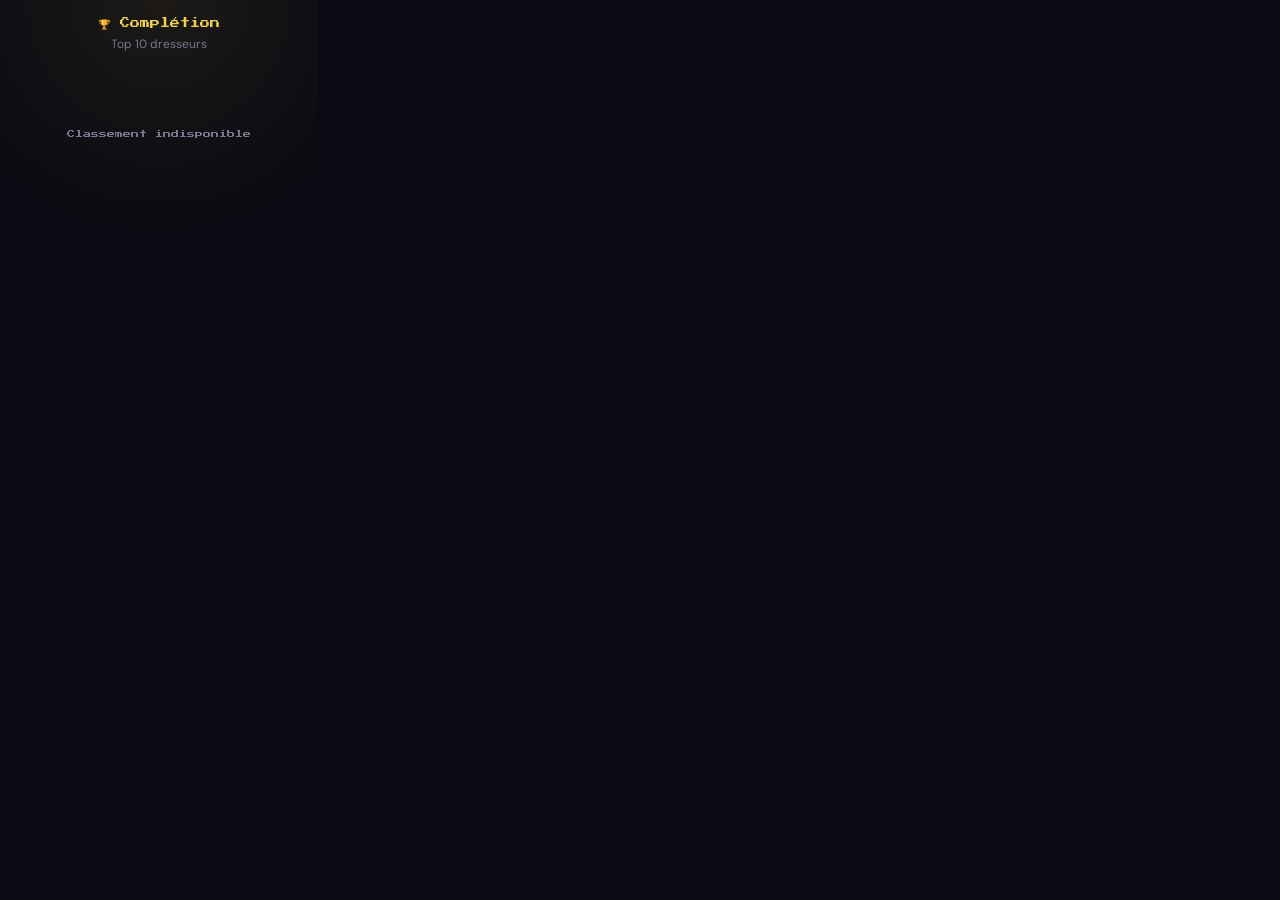
==== Pokedex/Panel/index.html @ ee43db22 "Rename panel.html to index.html" ====
<!DOCTYPE html>
<html lang="fr">
<head>
  <meta charset="UTF-8">
  <meta name="viewport" content="width=device-width, initial-scale=1.0">
  <title>PokéTwitch — Classement</title>
  <link href="https://fonts.googleapis.com/css2?family=Press+Start+2P&family=DM+Sans:wght@400;500;700&display=swap" rel="stylesheet">
  <link rel="stylesheet" href="panel.css">
</head>
<body>
  <main class="panel">
    <header class="panel-header">
      <div class="title">🏆 Complétion</div>
      <div class="subtitle">Top 10 dresseurs</div>
    </header>

    <section id="ranking" class="ranking">
      <div class="loading">Chargement...</div>
    </section>
  </main>

  <script src="https://extension-files.twitch.tv/helper/v1/twitch-ext.min.js"></script>
  <script src="panel.js"></script>
</body>
</html>
---- Pokedex/Panel/panel.css ----
:root {
  --bg: #0a0a12;
  --bg2: #111120;
  --bg3: #1a1a2e;
  --border: rgba(240,208,80,0.16);
  --gold: #f0d050;
  --text: #e8e8f0;
  --muted: #777790;
}

* {
  box-sizing: border-box;
  margin: 0;
  padding: 0;
}

body {
  width: 318px;
  min-height: 496px;
  background: var(--bg);
  color: var(--text);
  font-family: 'DM Sans', sans-serif;
  overflow: hidden;
}

.panel {
  width: 318px;
  min-height: 496px;
  padding: 14px;
  background:
    radial-gradient(circle at top, rgba(240,208,80,0.08), transparent 45%),
    var(--bg);
}

.panel-header {
  text-align: center;
  margin-bottom: 14px;
}

.title {
  font-family: 'Press Start 2P', monospace;
  color: var(--gold);
  font-size: 10px;
  line-height: 1.8;
}

.subtitle {
  color: var(--muted);
  font-size: 12px;
  margin-top: 4px;
}

.ranking {
  display: flex;
  flex-direction: column;
  gap: 8px;
}

.mini-podium {
  display: grid;
  grid-template-columns: 1fr 1.15fr 1fr;
  align-items: end;
  gap: 6px;
  margin-bottom: 10px;
}

.podium-user {
  background: rgba(255,255,255,0.035);
  border: 1px solid var(--border);
  border-radius: 12px;
  padding: 8px 5px;
  text-align: center;
  min-width: 0;
}

.podium-1 {
  min-height: 142px;
  border-color: rgba(240,208,80,0.55);
  background: rgba(240,208,80,0.08);
}

.podium-2,
.podium-3 {
  min-height: 124px;
}

.podium-medal {
  font-size: 18px;
  margin-bottom: 5px;
}

.podium-avatar {
  width: 42px;
  height: 42px;
  border-radius: 50%;
  object-fit: cover;
  border: 2px solid var(--gold);
  background: var(--bg3);
}

.podium-1 .podium-avatar {
  width: 50px;
  height: 50px;
}

.podium-name {
  margin-top: 5px;
  font-size: 10px;
  font-weight: 800;
  white-space: nowrap;
  overflow: hidden;
  text-overflow: ellipsis;
}

.podium-score {
  margin-top: 4px;
  font-family: 'Press Start 2P', monospace;
  font-size: 7px;
  color: var(--gold);
}

.podium-percent {
  margin-top: 3px;
  font-size: 10px;
  color: var(--muted);
}

.ranking-rest {
  display: flex;
  flex-direction: column;
  gap: 6px;
}

.rank-row {
  display: flex;
  align-items: center;
  gap: 7px;
  background: rgba(255,255,255,0.035);
  border: 1px solid var(--border);
  border-radius: 9px;
  padding: 6px 7px;
  min-height: 34px;
}

.rank-pos {
  width: 24px;
  flex-shrink: 0;
  font-family: 'Press Start 2P', monospace;
  font-size: 7px;
  color: var(--gold);
  text-align: center;
}

.rank-avatar {
  width: 24px;
  height: 24px;
  border-radius: 50%;
  object-fit: cover;
  flex-shrink: 0;
  border: 1px solid var(--border);
  background: var(--bg3);
}

.avatar-fallback {
  display: inline-flex;
  align-items: center;
  justify-content: center;
  color: var(--gold);
  font-weight: 800;
}

.rank-info {
  min-width: 0;
  flex: 1;
}

.rank-name {
  font-size: 11px;
  font-weight: 700;
  color: var(--text);
  white-space: nowrap;
  overflow: hidden;
  text-overflow: ellipsis;
}

.rank-percent {
  font-size: 9px;
  color: var(--muted);
}

.rank-score {
  flex-shrink: 0;
  font-family: 'Press Start 2P', monospace;
  font-size: 6px;
  color: var(--gold);
}

.loading,
.empty,
.error {
  text-align: center;
  color: var(--muted);
  font-family: 'Press Start 2P', monospace;
  font-size: 8px;
  line-height: 2;
  padding: 60px 12px;
}
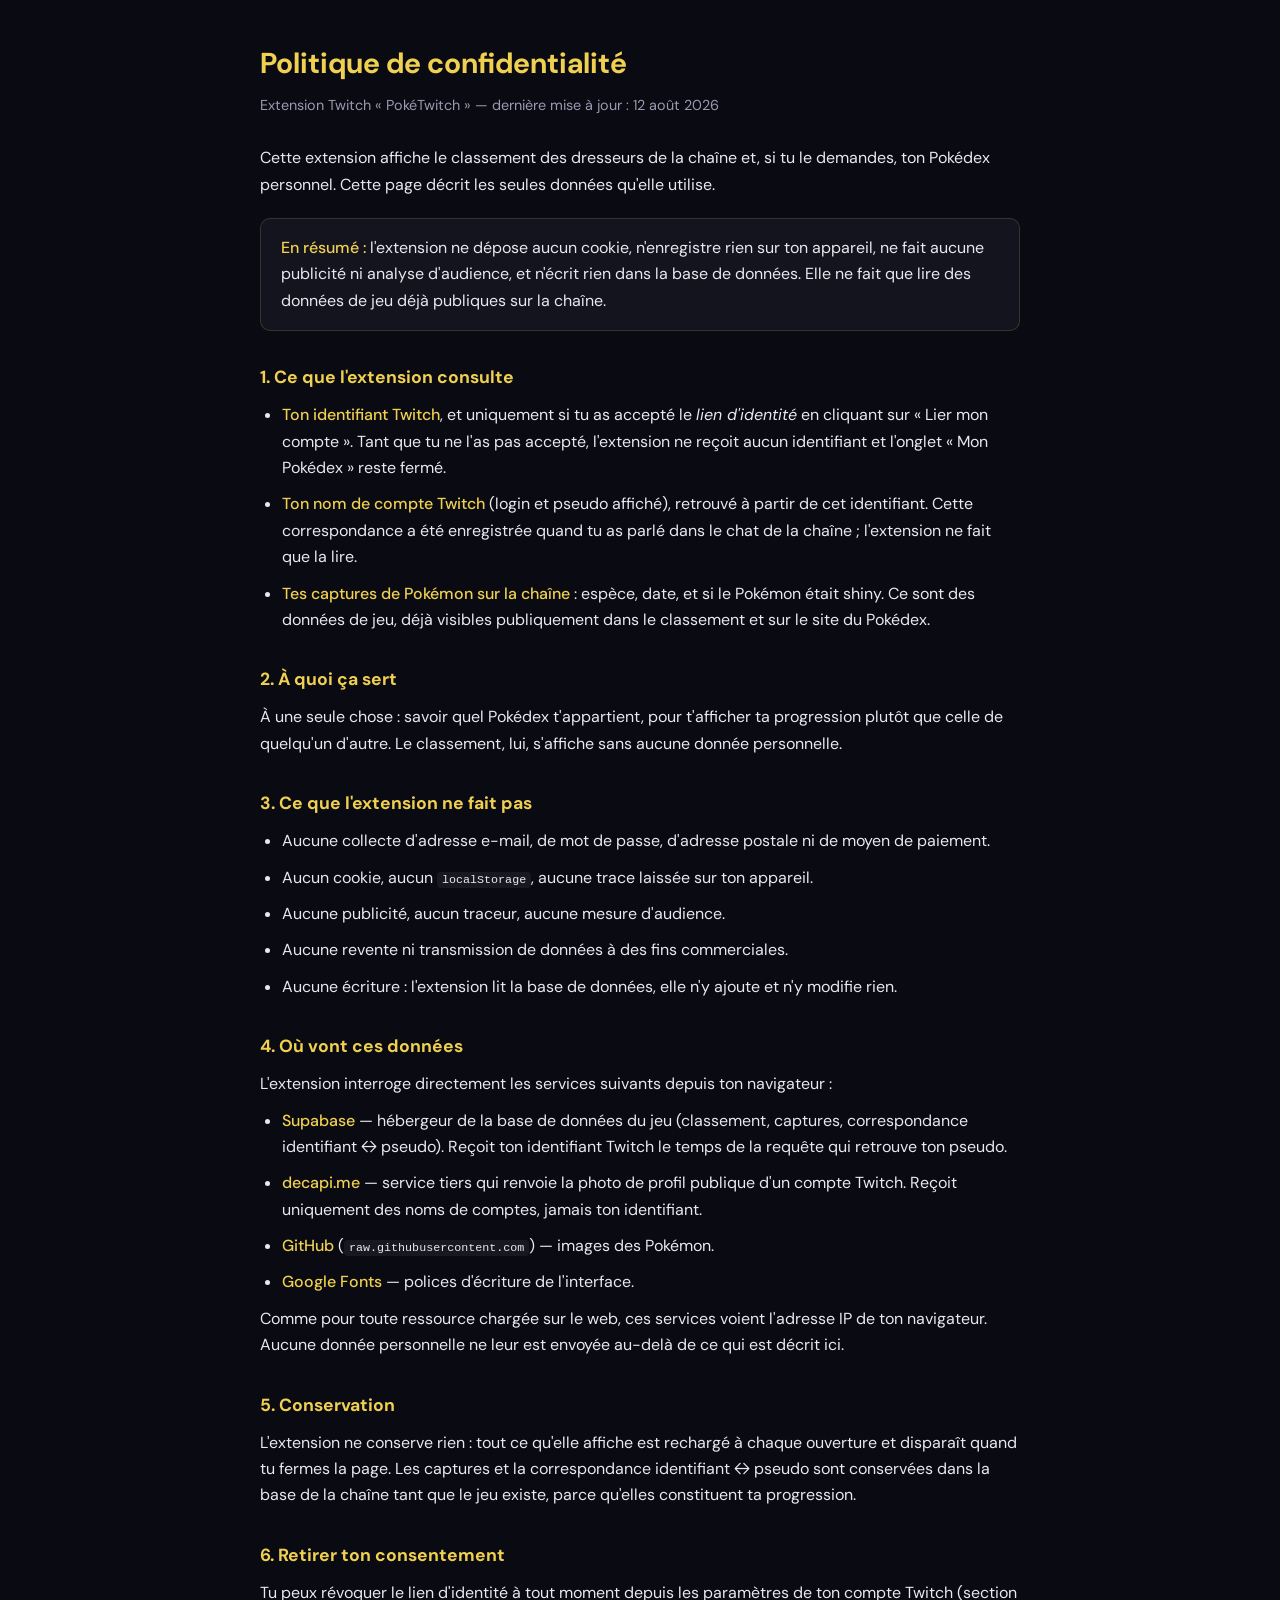
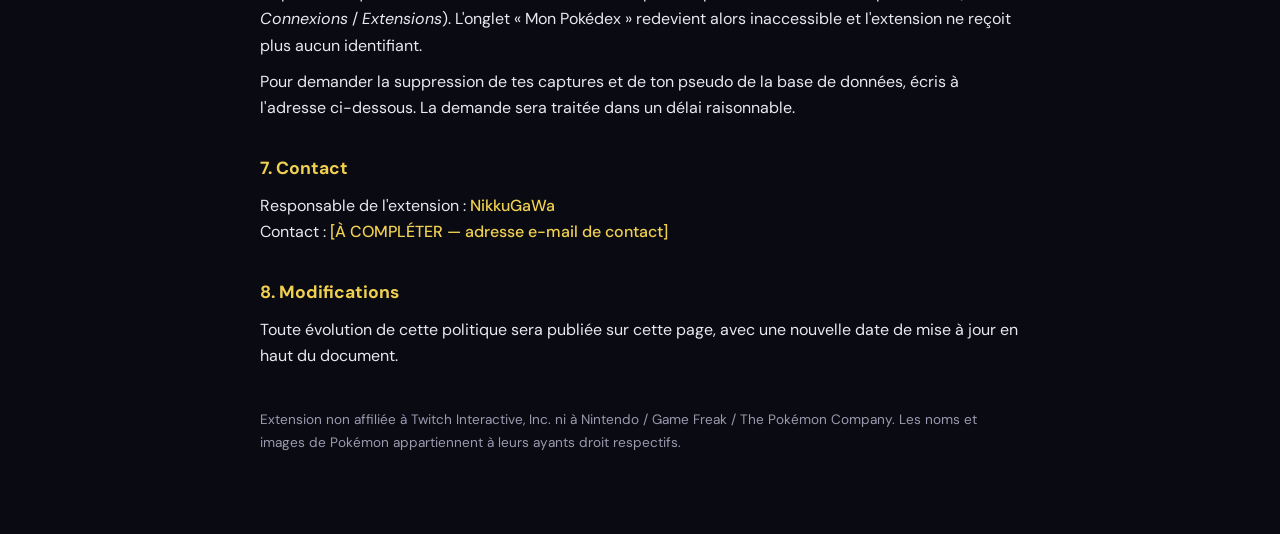
==== commit b95e4b3e: "Politique de confidentialité pour l'extension" ====
--- a/Pokedex/Panel/index.html
+++ b/Pokedex/Panel/index.html
@@ -1,25 +1,164 @@
-<!DOCTYPE html>
-<html lang="fr">
-<head>
-  <meta charset="UTF-8">
-  <meta name="viewport" content="width=device-width, initial-scale=1.0">
-  <title>PokéTwitch — Classement</title>
-  <link href="https://fonts.googleapis.com/css2?family=Press+Start+2P&family=DM+Sans:wght@400;500;700&display=swap" rel="stylesheet">
-  <link rel="stylesheet" href="panel.css">
-</head>
-<body>
-  <main class="panel">
-    <header class="panel-header">
-      <div class="title">🏆 Complétion</div>
-      <div class="subtitle">Top 10 dresseurs</div>
-    </header>
-
-    <section id="ranking" class="ranking">
-      <div class="loading">Chargement...</div>
-    </section>
-  </main>
-
-  <script src="https://extension-files.twitch.tv/helper/v1/twitch-ext.min.js"></script>
-  <script src="panel.js"></script>
-</body>
-</html>
+<!DOCTYPE html>
+<html lang="fr">
+<head>
+  <meta charset="UTF-8">
+  <meta name="viewport" content="width=device-width, initial-scale=1.0">
+  <title>PokéTwitch — Politique de confidentialité</title>
+  <link href="https://fonts.googleapis.com/css2?family=DM+Sans:wght@400;500;700&display=swap" rel="stylesheet">
+  <style>
+    :root {
+      --bg: #0a0a12;
+      --bg2: #14141f;
+      --border: rgba(240,208,80,0.16);
+      --gold: #f0d050;
+      --text: #e8e8f0;
+      --muted: #9a9ab0;
+    }
+    * { box-sizing: border-box; margin: 0; padding: 0; }
+    body {
+      background: var(--bg);
+      color: var(--text);
+      font-family: 'DM Sans', system-ui, sans-serif;
+      line-height: 1.65;
+      padding: 40px 20px 80px;
+    }
+    main { max-width: 760px; margin: 0 auto; }
+    h1 { font-size: 1.8rem; color: var(--gold); margin-bottom: 6px; }
+    h2 { font-size: 1.1rem; color: var(--gold); margin: 32px 0 10px; }
+    p, li { color: var(--text); margin-bottom: 10px; }
+    ul { padding-left: 22px; }
+    .updated { color: var(--muted); font-size: 0.9rem; margin-bottom: 28px; }
+    .box {
+      background: var(--bg2);
+      border: 1px solid var(--border);
+      border-radius: 10px;
+      padding: 16px 20px;
+      margin: 20px 0;
+    }
+    strong { color: var(--gold); font-weight: 500; }
+    a { color: var(--gold); }
+    code {
+      background: rgba(255,255,255,0.06);
+      padding: 1px 5px;
+      border-radius: 4px;
+      font-size: 0.9em;
+    }
+    footer { color: var(--muted); font-size: 0.85rem; margin-top: 40px; }
+  </style>
+</head>
+<body>
+<main>
+
+  <h1>Politique de confidentialité</h1>
+  <p class="updated">Extension Twitch « PokéTwitch » — dernière mise à jour : 12 août 2026</p>
+
+  <p>
+    Cette extension affiche le classement des dresseurs de la chaîne et, si tu le demandes,
+    ton Pokédex personnel. Cette page décrit les seules données qu'elle utilise.
+  </p>
+
+  <div class="box">
+    <p style="margin:0">
+      <strong>En résumé :</strong> l'extension ne dépose aucun cookie, n'enregistre rien sur ton
+      appareil, ne fait aucune publicité ni analyse d'audience, et n'écrit rien dans la base de
+      données. Elle ne fait que lire des données de jeu déjà publiques sur la chaîne.
+    </p>
+  </div>
+
+  <h2>1. Ce que l'extension consulte</h2>
+  <ul>
+    <li>
+      <strong>Ton identifiant Twitch</strong>, et uniquement si tu as accepté le
+      <em>lien d'identité</em> en cliquant sur « Lier mon compte ». Tant que tu ne l'as pas
+      accepté, l'extension ne reçoit aucun identifiant et l'onglet « Mon Pokédex » reste fermé.
+    </li>
+    <li>
+      <strong>Ton nom de compte Twitch</strong> (login et pseudo affiché), retrouvé à partir de cet
+      identifiant. Cette correspondance a été enregistrée quand tu as parlé dans le chat de la
+      chaîne ; l'extension ne fait que la lire.
+    </li>
+    <li>
+      <strong>Tes captures de Pokémon sur la chaîne</strong> : espèce, date, et si le Pokémon était
+      shiny. Ce sont des données de jeu, déjà visibles publiquement dans le classement et sur le
+      site du Pokédex.
+    </li>
+  </ul>
+
+  <h2>2. À quoi ça sert</h2>
+  <p>
+    À une seule chose : savoir quel Pokédex t'appartient, pour t'afficher ta progression plutôt que
+    celle de quelqu'un d'autre. Le classement, lui, s'affiche sans aucune donnée personnelle.
+  </p>
+
+  <h2>3. Ce que l'extension ne fait pas</h2>
+  <ul>
+    <li>Aucune collecte d'adresse e-mail, de mot de passe, d'adresse postale ni de moyen de paiement.</li>
+    <li>Aucun cookie, aucun <code>localStorage</code>, aucune trace laissée sur ton appareil.</li>
+    <li>Aucune publicité, aucun traceur, aucune mesure d'audience.</li>
+    <li>Aucune revente ni transmission de données à des fins commerciales.</li>
+    <li>Aucune écriture : l'extension lit la base de données, elle n'y ajoute et n'y modifie rien.</li>
+  </ul>
+
+  <h2>4. Où vont ces données</h2>
+  <p>L'extension interroge directement les services suivants depuis ton navigateur :</p>
+  <ul>
+    <li>
+      <strong>Supabase</strong> — hébergeur de la base de données du jeu (classement, captures,
+      correspondance identifiant ↔ pseudo). Reçoit ton identifiant Twitch le temps de la requête
+      qui retrouve ton pseudo.
+    </li>
+    <li>
+      <strong>decapi.me</strong> — service tiers qui renvoie la photo de profil publique d'un
+      compte Twitch. Reçoit uniquement des noms de comptes, jamais ton identifiant.
+    </li>
+    <li>
+      <strong>GitHub</strong> (<code>raw.githubusercontent.com</code>) — images des Pokémon.
+    </li>
+    <li>
+      <strong>Google Fonts</strong> — polices d'écriture de l'interface.
+    </li>
+  </ul>
+  <p>
+    Comme pour toute ressource chargée sur le web, ces services voient l'adresse IP de ton
+    navigateur. Aucune donnée personnelle ne leur est envoyée au-delà de ce qui est décrit ici.
+  </p>
+
+  <h2>5. Conservation</h2>
+  <p>
+    L'extension ne conserve rien : tout ce qu'elle affiche est rechargé à chaque ouverture et
+    disparaît quand tu fermes la page. Les captures et la correspondance identifiant ↔ pseudo sont
+    conservées dans la base de la chaîne tant que le jeu existe, parce qu'elles constituent ta
+    progression.
+  </p>
+
+  <h2>6. Retirer ton consentement</h2>
+  <p>
+    Tu peux révoquer le lien d'identité à tout moment depuis les paramètres de ton compte Twitch
+    (section <em>Connexions</em> / <em>Extensions</em>). L'onglet « Mon Pokédex » redevient alors
+    inaccessible et l'extension ne reçoit plus aucun identifiant.
+  </p>
+  <p>
+    Pour demander la suppression de tes captures et de ton pseudo de la base de données, écris à
+    l'adresse ci-dessous. La demande sera traitée dans un délai raisonnable.
+  </p>
+
+  <h2>7. Contact</h2>
+  <p>
+    Responsable de l'extension : <strong>NikkuGaWa</strong><br>
+    Contact : <strong>[À COMPLÉTER — adresse e-mail de contact]</strong>
+  </p>
+
+  <h2>8. Modifications</h2>
+  <p>
+    Toute évolution de cette politique sera publiée sur cette page, avec une nouvelle date de mise
+    à jour en haut du document.
+  </p>
+
+  <footer>
+    Extension non affiliée à Twitch Interactive, Inc. ni à Nintendo / Game Freak / The Pokémon
+    Company. Les noms et images de Pokémon appartiennent à leurs ayants droit respectifs.
+  </footer>
+
+</main>
+</body>
+</html>
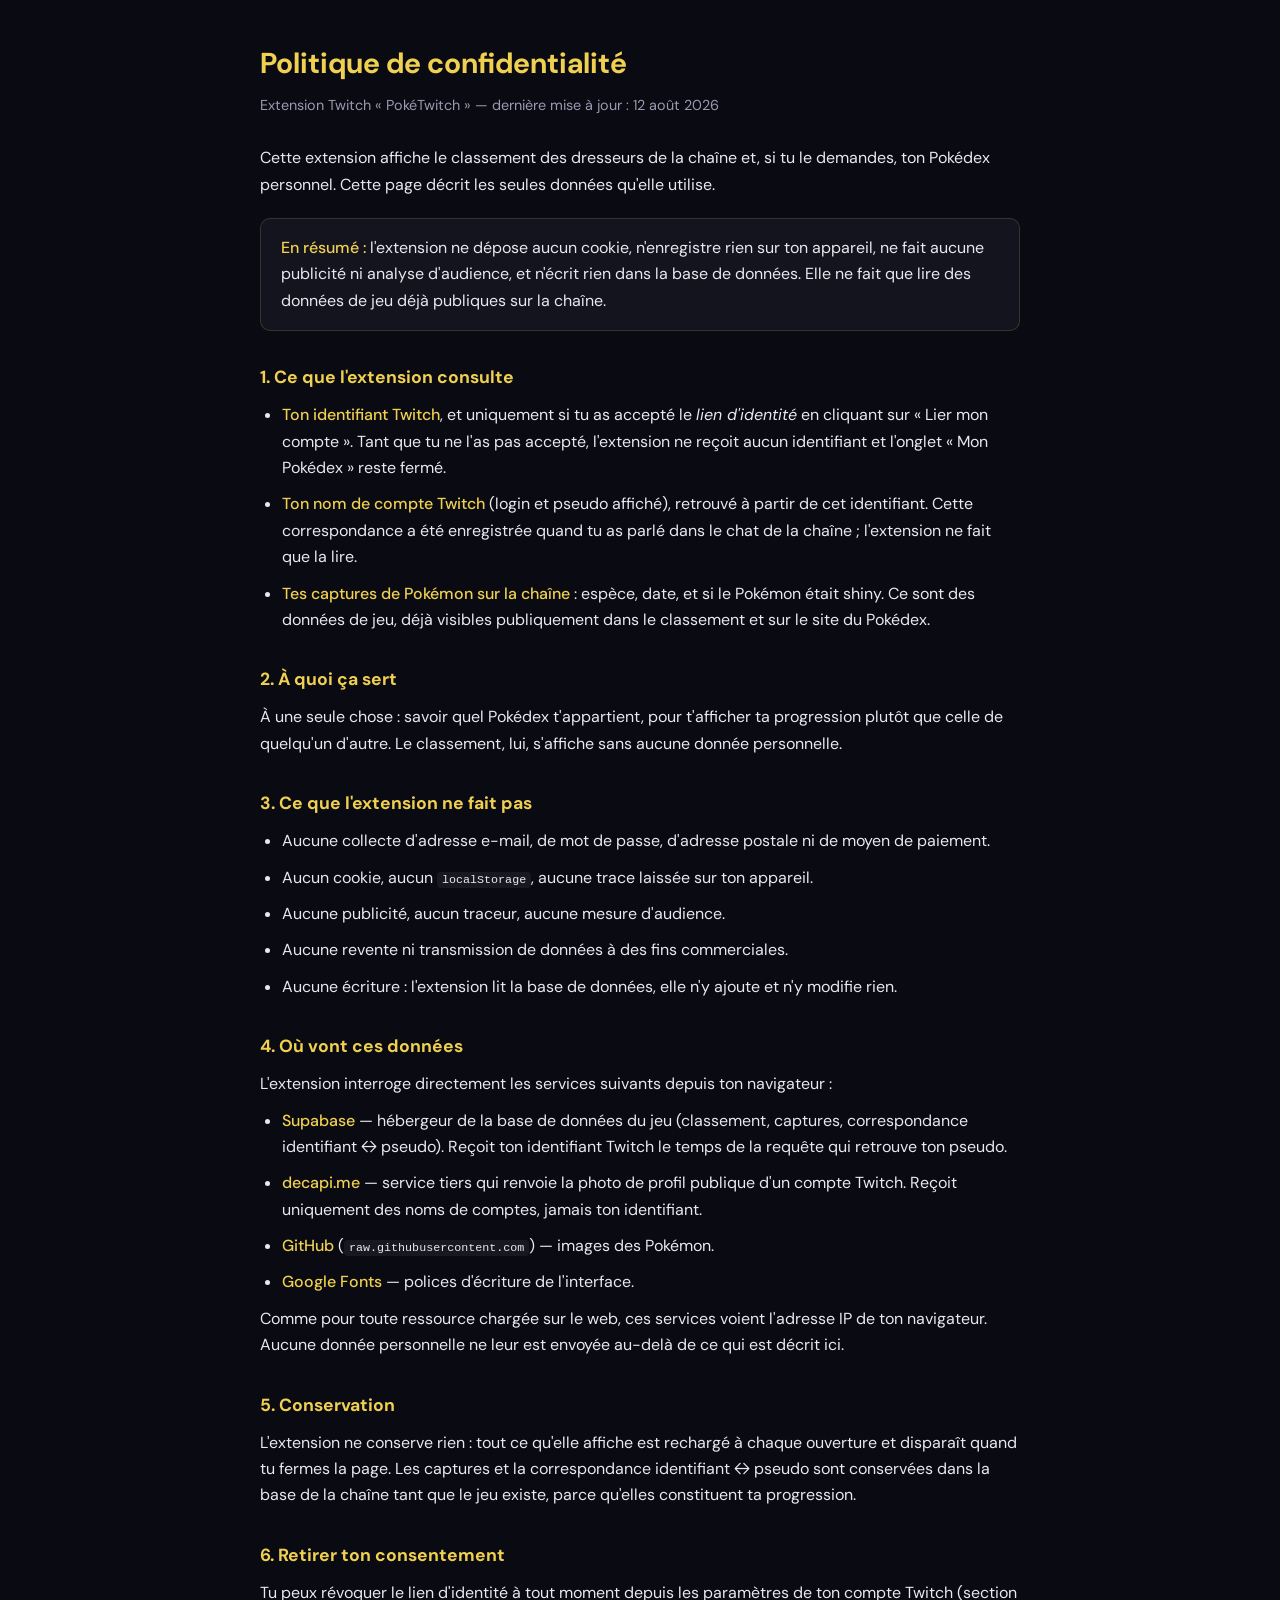
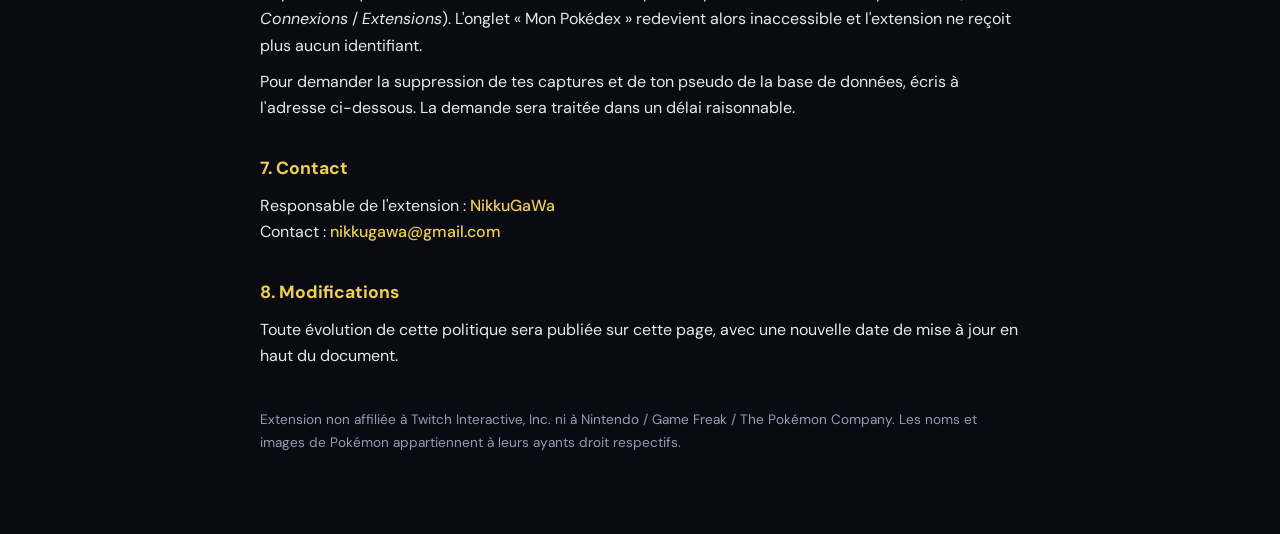
==== commit 4003d81d: "Update contact email for extension responsible" ====
--- a/Pokedex/Panel/index.html
+++ b/Pokedex/Panel/index.html
@@ -145,7 +145,7 @@
   <h2>7. Contact</h2>
   <p>
     Responsable de l'extension : <strong>NikkuGaWa</strong><br>
-    Contact : <strong>[À COMPLÉTER — adresse e-mail de contact]</strong>
+    Contact : <strong>nikkugawa@gmail.com</strong>
   </p>
 
   <h2>8. Modifications</h2>
